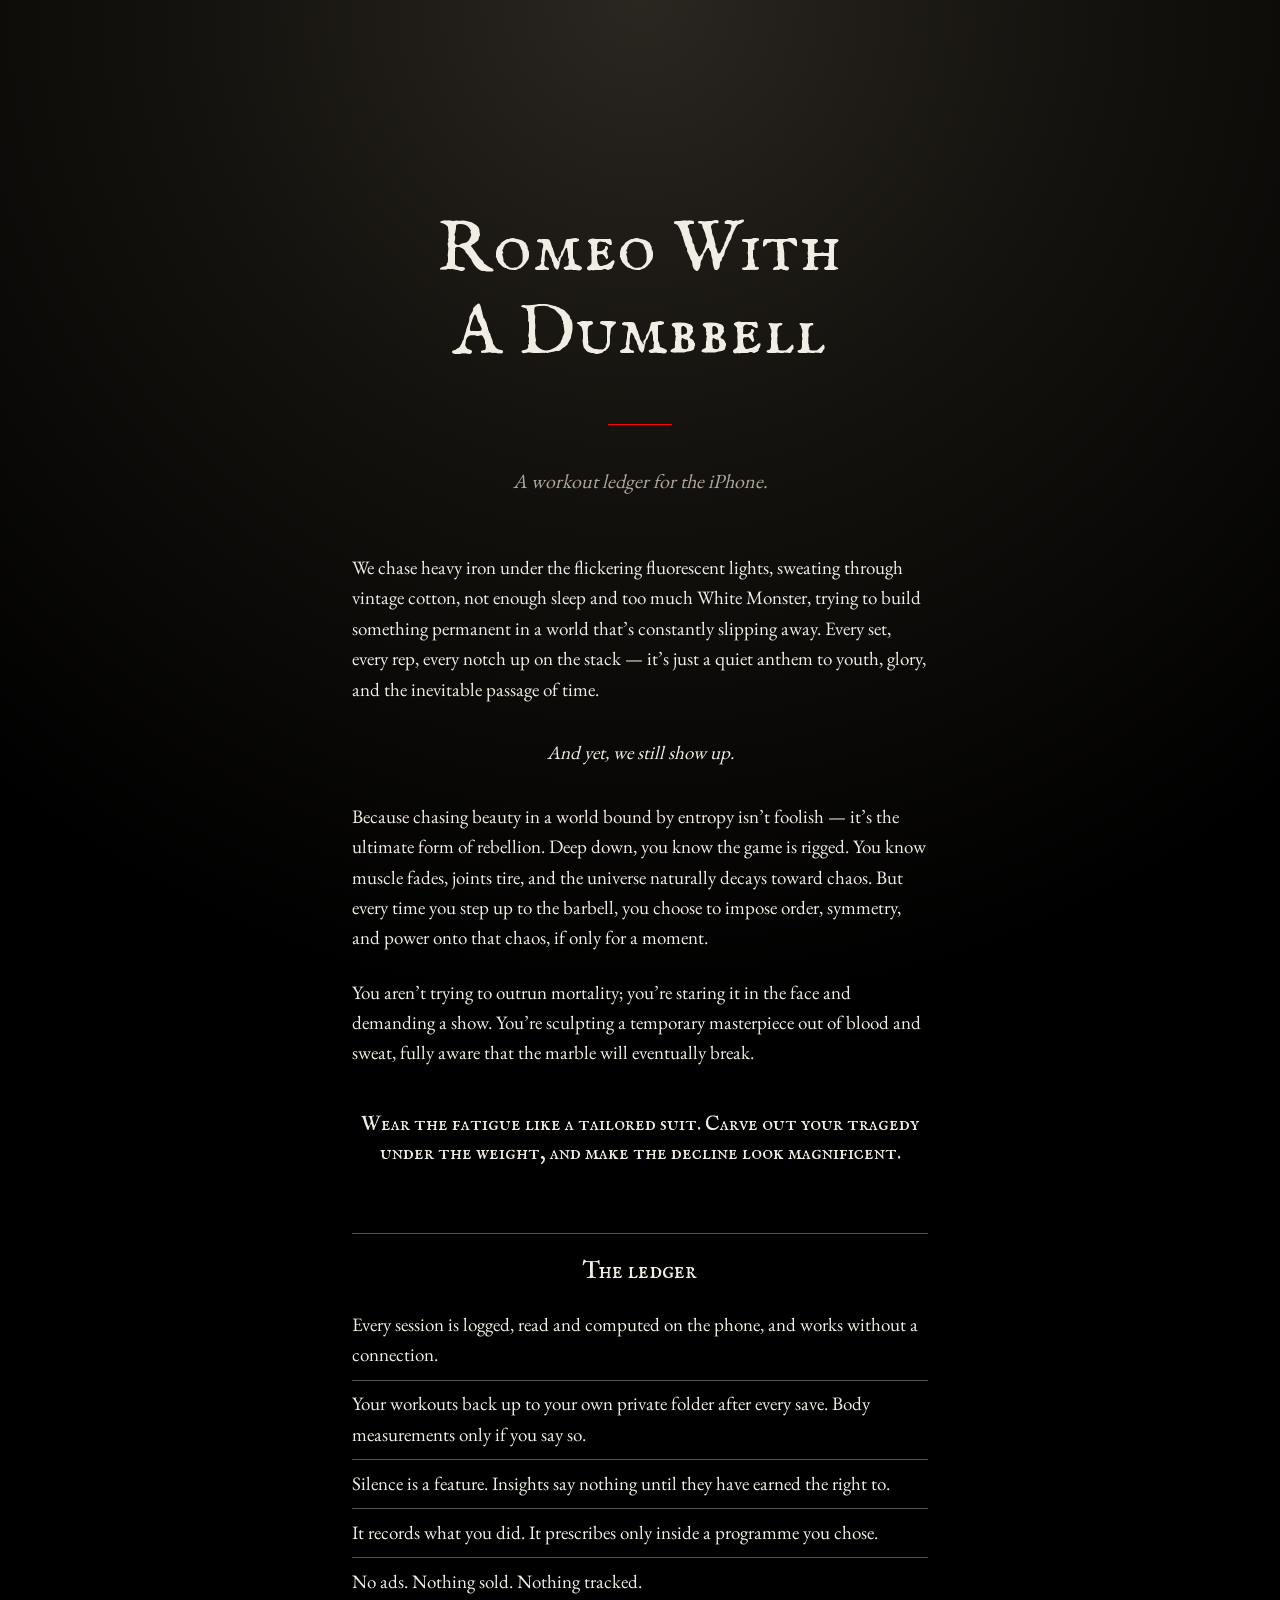
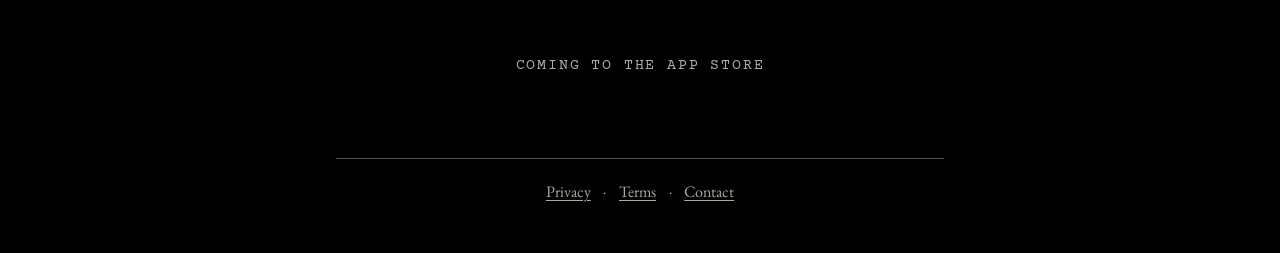
==== index.html @ 88826113 "The site: home, privacy policy and terms Co-Authored-By: Claude Opus 5.5 <noreply@anthropic.com>" ====
<!doctype html>
<html lang="en">
<head>
<meta charset="utf-8">
<meta name="viewport" content="width=device-width, initial-scale=1">
<title>Romeo With A Dumbbell</title>
<meta name="description" content="A workout ledger for the iPhone. Logged, read and computed on the phone. Silence is a feature.">
<meta name="theme-color" content="#000000">
<link rel="icon" href="/favicon.svg" type="image/svg+xml">
<link rel="preload" href="/fonts/IMFellEnglishSC.woff2" as="font" type="font/woff2" crossorigin>
<link rel="preload" href="/fonts/EBGaramond.woff2" as="font" type="font/woff2" crossorigin>
<link rel="stylesheet" href="/style.css">
</head>
<body>
<main>
  <h1 class="masthead">Romeo With A&nbsp;Dumbbell</h1>
  <hr class="rule">
  <p class="lede">A workout ledger for the iPhone.</p>

  <div class="manifesto">
    <p>We chase heavy iron under the flickering fluorescent lights, sweating through vintage cotton, not enough sleep and too much White Monster, trying to build something permanent in a world that’s constantly slipping away. Every set, every rep, every notch up on the stack — it’s just a quiet anthem to youth, glory, and the inevitable passage of time.</p>
    <p class="turn">And yet, we still show up.</p>
    <p>Because chasing beauty in a world bound by entropy isn’t foolish — it’s the ultimate form of rebellion. Deep down, you know the game is rigged. You know muscle fades, joints tire, and the universe naturally decays toward chaos. But every time you step up to the barbell, you choose to impose order, symmetry, and power onto that chaos, if only for a moment.</p>
    <p>You aren’t trying to outrun mortality; you’re staring it in the face and demanding a show. You’re sculpting a temporary masterpiece out of blood and sweat, fully aware that the marble will eventually break.</p>
    <p>Wear the fatigue like a tailored suit. Carve out your tragedy under the weight, and make the decline look magnificent.</p>
  </div>

  <section class="facts">
    <h2>The ledger</h2>
    <ul>
      <li>Every session is logged, read and computed on the phone, and works without a connection.</li>
      <li>Your workouts back up to your own private folder after every save. Body measurements only if you say so.</li>
      <li>Silence is a feature. Insights say nothing until they have earned the right to.</li>
      <li>It records what you did. It prescribes only inside a programme you chose.</li>
      <li>No ads. Nothing sold. Nothing tracked.</li>
    </ul>
  </section>

  <p class="soon">Coming to the App Store</p>
</main>
<footer>
  <nav><a href="/privacy">Privacy</a> · <a href="/terms">Terms</a> · <a href="mailto:contact@romeolifts.com">Contact</a></nav>
</footer>
</body>
</html>
---- style.css ----
/* Romeo With A Dumbbell — the noir face (Sin), from the app's colour assets. */

@font-face {
  font-family: "Fell";
  src: url("/fonts/IMFellEnglishSC.woff2") format("woff2");
  font-display: swap;
}
@font-face {
  font-family: "Garamond";
  src: url("/fonts/EBGaramond.woff2") format("woff2");
  font-weight: 400 800;
  font-display: swap;
}
@font-face {
  font-family: "Courier Prime";
  src: url("/fonts/CourierPrime-Regular.woff2") format("woff2");
  font-display: swap;
}

:root {
  color-scheme: dark;
  --pool: #14120E;
  --stock: #000000;
  --ink: #F2EDE4;
  --muted: #B0A89C;
  --rule: #5A5248;
  --accent: #FF0000;
  --link: #FF5A5A;
}

* { box-sizing: border-box; }

html {
  background: var(--stock);
  -webkit-text-size-adjust: 100%;
}

body {
  margin: 0;
  min-height: 100vh;
  display: flow-root;
  color: var(--ink);
  background:
    radial-gradient(ellipse 80% 55% at 50% 0%, #2A2620 0%, var(--pool) 45%, var(--stock) 100%) no-repeat,
    var(--stock);
  font: 400 1.1875rem/1.6 "Garamond", Georgia, "Times New Roman", serif;
  font-variant-numeric: oldstyle-nums;
}

main, footer {
  max-width: 38rem;
  margin: 0 auto;
  padding: 0 16px;
}

a { color: var(--link); text-decoration-thickness: 1px; text-underline-offset: 3px; }
a:hover { color: var(--ink); }
a:focus-visible { outline: 2px solid var(--accent); outline-offset: 3px; }

h1, h2, h3, .masthead {
  font-family: "Fell", Georgia, serif;
  font-weight: 400;
  line-height: 1.15;
}

.masthead {
  display: block;
  padding-top: 18vh;
  font-size: clamp(2.6rem, 11vw, 4.5rem);
  letter-spacing: 0.01em;
  text-align: center;
  color: var(--ink);
  text-decoration: none;
}
.masthead-small {
  display: block;
  padding-top: 3rem;
  font-size: 1.35rem;
  text-align: center;
  color: var(--muted);
  text-decoration: none;
  font-family: "Fell", Georgia, serif;
}
.masthead-small:hover { color: var(--ink); }

.rule {
  width: 4rem;
  height: 1px;
  margin: 1.75rem auto 2.5rem;
  border: 0;
  background: var(--accent);
}

.lede {
  text-align: center;
  color: var(--muted);
  font-style: italic;
  font-size: 1.25rem;
  margin: 0 0 3.5rem;
}

.manifesto p { margin: 0 0 1.25em; }
.manifesto p.turn {
  text-align: center;
  font-style: italic;
  margin: 1.75em 0;
}
.manifesto p:last-child {
  font-family: "Fell", Georgia, serif;
  font-size: 1.3rem;
  line-height: 1.4;
  text-align: center;
  margin-top: 2em;
}

.facts {
  margin: 4rem 0 0;
  padding: 1.5rem 0 0;
  border-top: 1px solid var(--rule);
}
.facts h2 { font-size: 1.5rem; margin: 0 0 1rem; text-align: center; }
.facts ul { list-style: none; padding: 0; margin: 0; }
.facts li { padding: 0.55rem 0; border-bottom: 1px solid var(--rule); }
.facts li:last-child { border-bottom: 0; }

.soon {
  margin: 3rem 0 0;
  text-align: center;
  font-family: "Courier Prime", "Courier New", monospace;
  font-size: 0.95rem;
  letter-spacing: 0.12em;
  text-transform: uppercase;
  color: var(--muted);
}

/* The legal pages */
.doc h1 { font-size: clamp(2.1rem, 8vw, 3rem); text-align: center; margin: 1.5rem 0 0.5rem; }
.dated {
  text-align: center;
  font-family: "Courier Prime", "Courier New", monospace;
  font-size: 0.85rem;
  letter-spacing: 0.12em;
  text-transform: uppercase;
  color: var(--muted);
  margin: 0;
}
.doc h2 {
  font-size: 1.45rem;
  margin: 2.75rem 0 0.75rem;
  padding-top: 1.25rem;
  border-top: 1px solid var(--rule);
}
.doc h3 { font-size: 1.15rem; margin: 1.75rem 0 0.5rem; color: var(--ink); }
.doc p, .doc li { hyphens: auto; -webkit-hyphens: auto; }
.doc ul { padding-left: 1.2rem; }
.doc li { margin: 0.35rem 0; }
.doc li::marker { color: var(--accent); }
.doc strong { font-weight: 600; }

.short {
  margin: 2.5rem 0 0;
  padding: 1.25rem 1.25rem 0.5rem;
  border: 1px solid var(--rule);
  border-left: 2px solid var(--accent);
  background: rgba(0, 0, 0, 0.35);
}
.short h2 { border: 0; padding: 0; margin: 0 0 0.5rem; font-size: 1.25rem; }
.short ul { margin: 0 0 0.75rem; }

table { width: 100%; border-collapse: collapse; font-size: 1rem; margin: 1rem 0; }
th, td { text-align: left; vertical-align: top; padding: 0.5rem 0.5rem 0.5rem 0; border-bottom: 1px solid var(--rule); }
th { font-family: "Fell", Georgia, serif; font-weight: 400; color: var(--muted); }
.table-wrap { overflow-x: auto; }

.caps {
  font-variant: small-caps;
  letter-spacing: 0.02em;
}

footer {
  margin-top: 5rem;
  padding-top: 1.25rem;
  padding-bottom: 3rem;
  border-top: 1px solid var(--rule);
  text-align: center;
  color: var(--muted);
  font-size: 1rem;
}
footer nav a { color: var(--muted); margin: 0 0.6rem; }
footer nav a:hover { color: var(--ink); }
footer p { margin: 0.75rem 0 0; font-size: 0.9rem; }
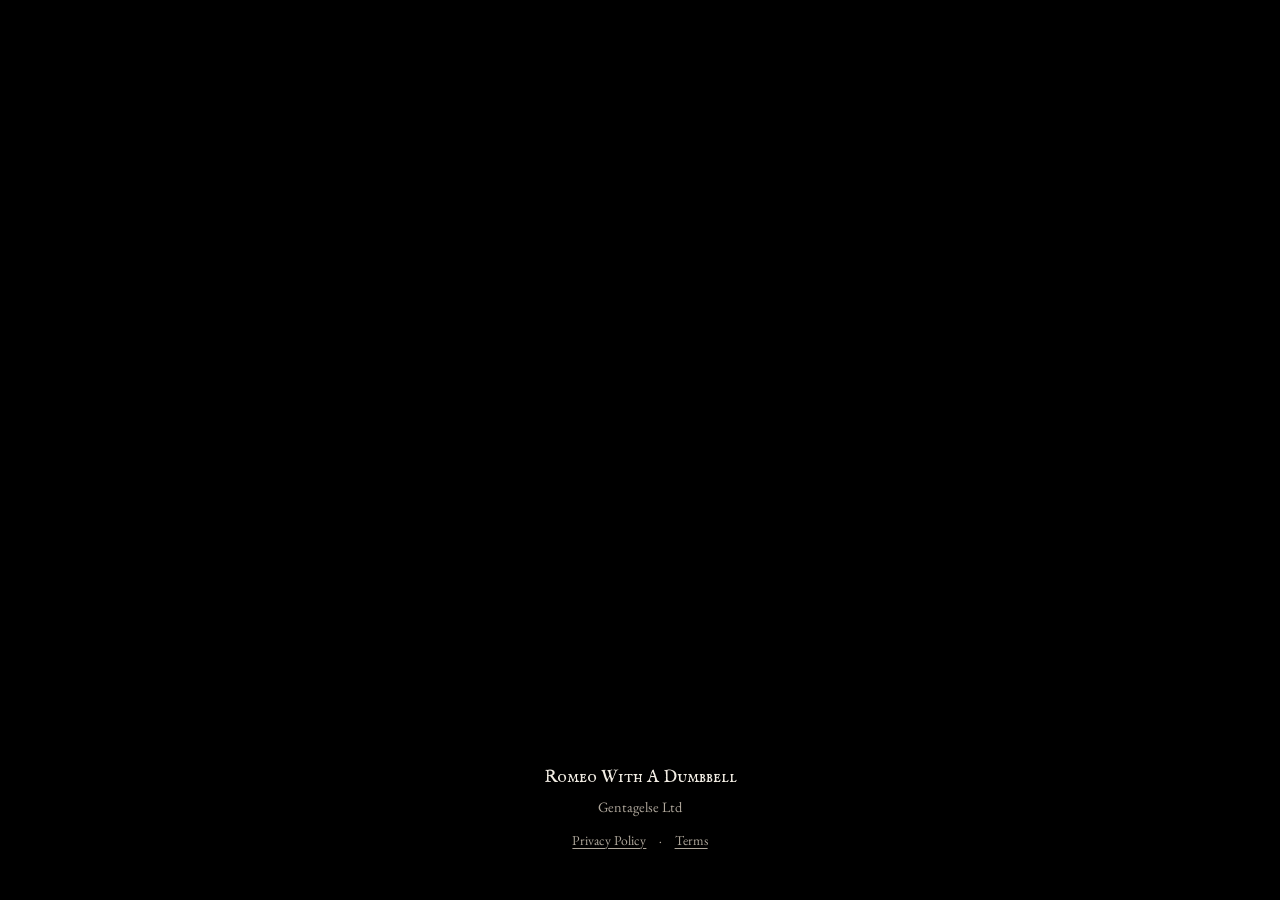
==== commit 52c19326: "Home page: black, with only the name, Gentagelse Ltd, and small links to the Privacy Policy and Term" ====
--- a/index.html
+++ b/index.html
@@ -11,35 +11,11 @@
 <link rel="preload" href="/fonts/EBGaramond.woff2" as="font" type="font/woff2" crossorigin>
 <link rel="stylesheet" href="/style.css">
 </head>
-<body>
-<main>
-  <h1 class="masthead">Romeo With A&nbsp;Dumbbell</h1>
-  <hr class="rule">
-  <p class="lede">A workout ledger for the iPhone.</p>
-
-  <div class="manifesto">
-    <p>We chase heavy iron under the flickering fluorescent lights, sweating through vintage cotton, not enough sleep and too much White Monster, trying to build something permanent in a world that’s constantly slipping away. Every set, every rep, every notch up on the stack — it’s just a quiet anthem to youth, glory, and the inevitable passage of time.</p>
-    <p class="turn">And yet, we still show up.</p>
-    <p>Because chasing beauty in a world bound by entropy isn’t foolish — it’s the ultimate form of rebellion. Deep down, you know the game is rigged. You know muscle fades, joints tire, and the universe naturally decays toward chaos. But every time you step up to the barbell, you choose to impose order, symmetry, and power onto that chaos, if only for a moment.</p>
-    <p>You aren’t trying to outrun mortality; you’re staring it in the face and demanding a show. You’re sculpting a temporary masterpiece out of blood and sweat, fully aware that the marble will eventually break.</p>
-    <p>Wear the fatigue like a tailored suit. Carve out your tragedy under the weight, and make the decline look magnificent.</p>
-  </div>
-
-  <section class="facts">
-    <h2>The ledger</h2>
-    <ul>
-      <li>Every session is logged, read and computed on the phone, and works without a connection.</li>
-      <li>Your workouts back up to your own private folder after every save. Body measurements only if you say so.</li>
-      <li>Silence is a feature. Insights say nothing until they have earned the right to.</li>
-      <li>It records what you did. It prescribes only inside a programme you chose.</li>
-      <li>No ads. Nothing sold. Nothing tracked.</li>
-    </ul>
-  </section>
-
-  <p class="soon">Coming to the App Store</p>
-</main>
+<body class="home">
 <footer>
-  <nav><a href="/privacy">Privacy</a> · <a href="/terms">Terms</a> · <a href="mailto:contact@romeolifts.com">Contact</a></nav>
+  <p class="name">Romeo With A&nbsp;Dumbbell</p>
+  <p>Gentagelse Ltd</p>
+  <nav><a href="/privacy">Privacy Policy</a> · <a href="/terms">Terms</a></nav>
 </footer>
 </body>
 </html>
--- a/style.css
+++ b/style.css
@@ -99,40 +99,6 @@
   margin: 0 0 3.5rem;
 }
 
-.manifesto p { margin: 0 0 1.25em; }
-.manifesto p.turn {
-  text-align: center;
-  font-style: italic;
-  margin: 1.75em 0;
-}
-.manifesto p:last-child {
-  font-family: "Fell", Georgia, serif;
-  font-size: 1.3rem;
-  line-height: 1.4;
-  text-align: center;
-  margin-top: 2em;
-}
-
-.facts {
-  margin: 4rem 0 0;
-  padding: 1.5rem 0 0;
-  border-top: 1px solid var(--rule);
-}
-.facts h2 { font-size: 1.5rem; margin: 0 0 1rem; text-align: center; }
-.facts ul { list-style: none; padding: 0; margin: 0; }
-.facts li { padding: 0.55rem 0; border-bottom: 1px solid var(--rule); }
-.facts li:last-child { border-bottom: 0; }
-
-.soon {
-  margin: 3rem 0 0;
-  text-align: center;
-  font-family: "Courier Prime", "Courier New", monospace;
-  font-size: 0.95rem;
-  letter-spacing: 0.12em;
-  text-transform: uppercase;
-  color: var(--muted);
-}
-
 /* The legal pages */
 .doc h1 { font-size: clamp(2.1rem, 8vw, 3rem); text-align: center; margin: 1.5rem 0 0.5rem; }
 .dated {
@@ -189,3 +155,15 @@
 footer nav a { color: var(--muted); margin: 0 0.6rem; }
 footer nav a:hover { color: var(--ink); }
 footer p { margin: 0.75rem 0 0; font-size: 0.9rem; }
+
+/* The home page: black, the name and the links at the bottom */
+body.home {
+  display: flex;
+  flex-direction: column;
+  min-height: 100svh;
+  background: var(--stock);
+}
+.home footer { margin-top: auto; border-top: 0; }
+.home footer p { margin: 0 0 0.25rem; }
+.home footer .name { font-family: "Fell", Georgia, serif; font-size: 1.1rem; color: var(--ink); }
+.home footer nav { margin-top: 0.75rem; font-size: 0.85rem; }
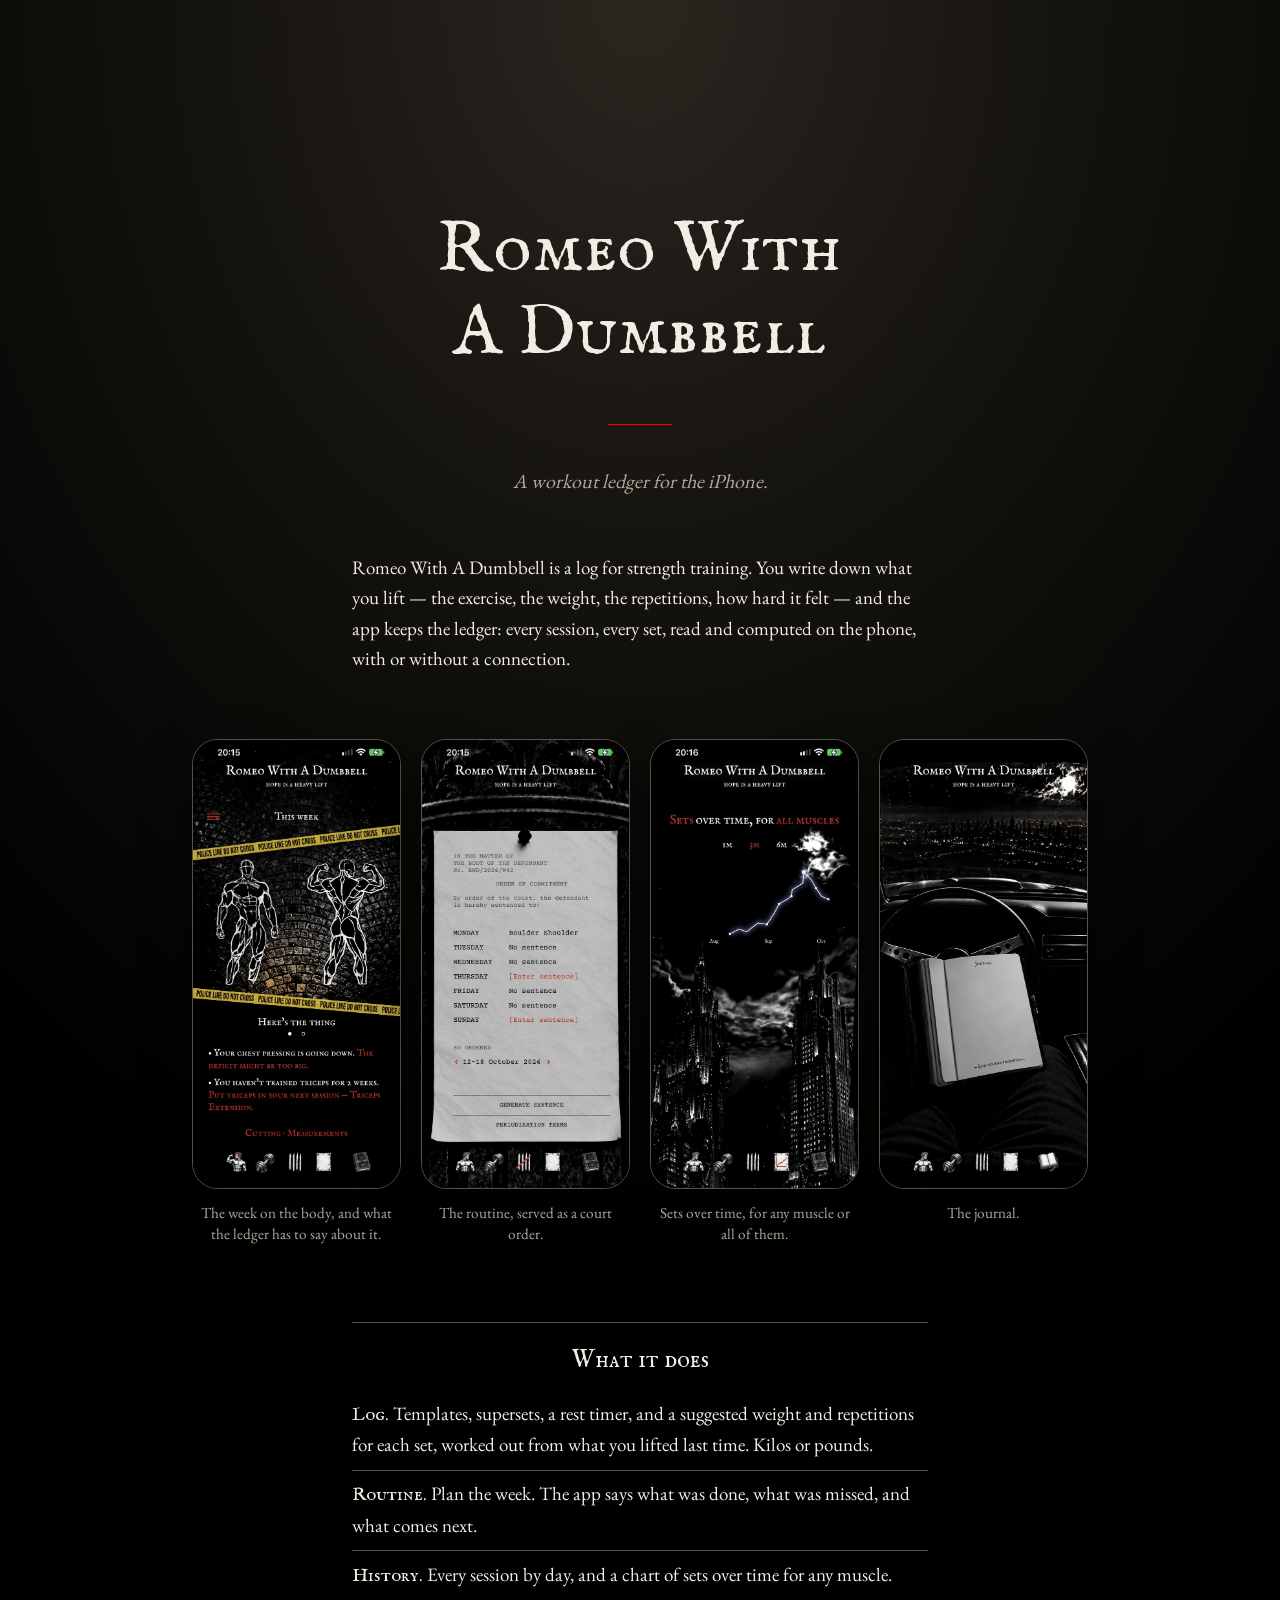
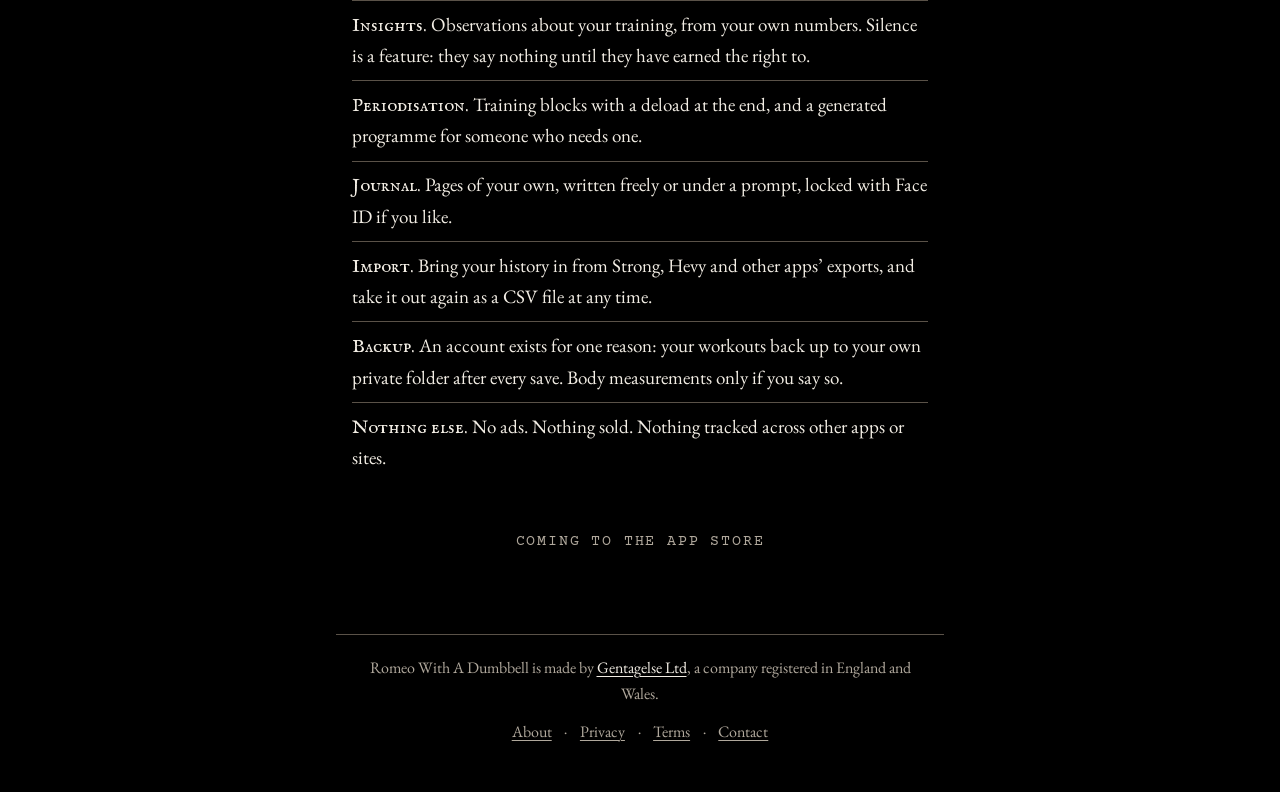
==== commit ddd44b9b: "The company's site (2026-11-06, the person's round): the home page describes the app — the masthead " ====
--- a/index.html
+++ b/index.html
@@ -4,18 +4,65 @@
 <meta charset="utf-8">
 <meta name="viewport" content="width=device-width, initial-scale=1">
 <title>Romeo With A Dumbbell</title>
-<meta name="description" content="A workout ledger for the iPhone. Logged, read and computed on the phone. Silence is a feature.">
+<meta name="description" content="A workout ledger for the iPhone, by Gentagelse Ltd. Logged, read and computed on the phone. Silence is a feature.">
+<meta property="og:title" content="Romeo With A Dumbbell">
+<meta property="og:description" content="A workout ledger for the iPhone. Logged, read and computed on the phone. Silence is a feature.">
+<meta property="og:image" content="https://romeolifts.com/images/body.jpg">
 <meta name="theme-color" content="#000000">
 <link rel="icon" href="/favicon.svg" type="image/svg+xml">
 <link rel="preload" href="/fonts/IMFellEnglishSC.woff2" as="font" type="font/woff2" crossorigin>
 <link rel="preload" href="/fonts/EBGaramond.woff2" as="font" type="font/woff2" crossorigin>
 <link rel="stylesheet" href="/style.css">
 </head>
-<body class="home">
+<body>
+<main>
+  <h1 class="masthead">Romeo With A&nbsp;Dumbbell</h1>
+  <hr class="rule">
+  <p class="lede">A workout ledger for the iPhone.</p>
+
+  <section class="about-app">
+    <p>Romeo With A Dumbbell is a log for strength training. You write down what you lift — the exercise, the weight, the repetitions, how hard it felt — and the app keeps the ledger: every session, every set, read and computed on the phone, with or without a connection.</p>
+  </section>
+
+  <section class="shots" aria-label="Screenshots">
+    <figure>
+      <img src="/images/body.jpg" width="640" height="1385" alt="The Body page: the week's muscles drawn on two figures behind police tape, and two observations beneath them." loading="eager">
+      <figcaption>The week on the body, and what the ledger has to say about it.</figcaption>
+    </figure>
+    <figure>
+      <img src="/images/routine.jpg" width="640" height="1385" alt="The Routine page: the week's sessions set out as a court order of commitment, day by day." loading="lazy">
+      <figcaption>The routine, served as a court order.</figcaption>
+    </figure>
+    <figure>
+      <img src="/images/history.jpg" width="640" height="1385" alt="The History page: a chart of sets over time for all muscles, over a skyline at night." loading="lazy">
+      <figcaption>Sets over time, for any muscle or all of them.</figcaption>
+    </figure>
+    <figure>
+      <img src="/images/journal.jpg" width="640" height="1385" alt="The Journal page: an open notebook on the front seat of a car, the city below." loading="lazy">
+      <figcaption>The journal.</figcaption>
+    </figure>
+  </section>
+
+  <section class="facts">
+    <h2>What it does</h2>
+    <ul>
+      <li><strong>Log.</strong> Templates, supersets, a rest timer, and a suggested weight and repetitions for each set, worked out from what you lifted last time. Kilos or pounds.</li>
+      <li><strong>Routine.</strong> Plan the week. The app says what was done, what was missed, and what comes next.</li>
+      <li><strong>History.</strong> Every session by day, and a chart of sets over time for any muscle.</li>
+      <li><strong>Insights.</strong> Observations about your training, from your own numbers. Silence is a feature: they say nothing until they have earned the right to.</li>
+      <li><strong>Periodisation.</strong> Training blocks with a deload at the end, and a generated programme for someone who needs one.</li>
+      <li><strong>Journal.</strong> Pages of your own, written freely or under a prompt, locked with Face ID if you like.</li>
+      <li><strong>Import.</strong> Bring your history in from Strong, Hevy and other apps’ exports, and take it out again as a CSV file at any time.</li>
+      <li><strong>Backup.</strong> An account exists for one reason: your workouts back up to your own private folder after every save. Body measurements only if you say so.</li>
+      <li><strong>Nothing else.</strong> No ads. Nothing sold. Nothing tracked across other apps or sites.</li>
+    </ul>
+  </section>
+
+  <p class="soon">Coming to the App Store</p>
+</main>
 <footer>
-  <p class="name">Romeo With A&nbsp;Dumbbell</p>
-  <p>Gentagelse Ltd</p>
-  <nav><a href="/privacy">Privacy Policy</a> · <a href="/terms">Terms</a></nav>
+  <p class="company">Romeo With A Dumbbell is made by <a href="/about">Gentagelse Ltd</a>, a company registered in England and Wales.</p>
+  <nav><a href="/about">About</a> · <a href="/privacy">Privacy</a> · <a href="/terms">Terms</a> · <a href="mailto:contact@romeolifts.com">Contact</a></nav>
 </footer>
 </body>
 </html>
--- a/style.css
+++ b/style.css
@@ -99,6 +99,92 @@
   margin: 0 0 3.5rem;
 }
 
+/* The home page */
+.about-app p { margin: 0 0 1.25em; }
+.about-app p:last-child { margin-bottom: 0; }
+
+.shots {
+  display: grid;
+  grid-auto-flow: column;
+  grid-auto-columns: min(68vw, 16rem);
+  gap: 1.25rem;
+  margin: 3.5rem -16px 0;
+  padding: 0.5rem 16px 1.25rem;
+  overflow-x: auto;
+  scroll-snap-type: x mandatory;
+  scroll-padding: 16px;
+  scrollbar-width: none;
+}
+.shots::-webkit-scrollbar { display: none; }
+.shots figure { margin: 0; scroll-snap-align: start; }
+.shots img {
+  display: block;
+  width: 100%;
+  height: auto;
+  border-radius: 1.6rem;
+  border: 1px solid var(--rule);
+  box-shadow: 0 1.5rem 3rem rgba(0, 0, 0, 0.6);
+}
+.shots figcaption {
+  margin: 0.9rem 0.25rem 0;
+  font-size: 0.95rem;
+  line-height: 1.4;
+  color: var(--muted);
+  text-align: center;
+}
+@media (min-width: 58rem) {
+  .shots {
+    grid-auto-flow: row;
+    grid-template-columns: repeat(4, 1fr);
+    grid-auto-columns: auto;
+    width: 56rem;
+    margin-left: calc(50% - 28rem);
+    margin-right: 0;
+    padding-left: 0;
+    padding-right: 0;
+    overflow: visible;
+  }
+}
+
+.facts {
+  margin: 3.5rem 0 0;
+  padding: 1.5rem 0 0;
+  border-top: 1px solid var(--rule);
+}
+.facts h2 { font-size: 1.5rem; margin: 0 0 1rem; text-align: center; }
+.facts ul { list-style: none; padding: 0; margin: 0; }
+.facts li { padding: 0.55rem 0; border-bottom: 1px solid var(--rule); }
+.facts li:last-child { border-bottom: 0; }
+.facts strong { font-family: "Fell", Georgia, serif; font-weight: 400; }
+
+.soon {
+  margin: 3rem 0 0;
+  text-align: center;
+  font-family: "Courier Prime", "Courier New", monospace;
+  font-size: 0.95rem;
+  letter-spacing: 0.12em;
+  text-transform: uppercase;
+  color: var(--muted);
+}
+
+footer .company { margin: 0 0 0.75rem; font-size: 1rem; }
+footer .company a { color: var(--ink); }
+
+/* The about page */
+.details {
+  display: grid;
+  grid-template-columns: max-content 1fr;
+  column-gap: 1.5rem;
+  row-gap: 0.6rem;
+  margin: 1rem 0 0;
+}
+.details dt { font-family: "Fell", Georgia, serif; color: var(--muted); }
+.details dd { margin: 0; }
+@media (max-width: 24rem) {
+  .details { grid-template-columns: 1fr; row-gap: 0.15rem; }
+  .details dd { margin-bottom: 0.6rem; }
+}
+
 /* The legal pages */
 .doc h1 { font-size: clamp(2.1rem, 8vw, 3rem); text-align: center; margin: 1.5rem 0 0.5rem; }
 .dated {
@@ -118,6 +204,7 @@
 }
 .doc h3 { font-size: 1.15rem; margin: 1.75rem 0 0.5rem; color: var(--ink); }
 .doc p, .doc li { hyphens: auto; -webkit-hyphens: auto; }
+.doc a { hyphens: none; -webkit-hyphens: none; overflow-wrap: anywhere; }
 .doc ul { padding-left: 1.2rem; }
 .doc li { margin: 0.35rem 0; }
 .doc li::marker { color: var(--accent); }
@@ -155,15 +242,3 @@
 footer nav a { color: var(--muted); margin: 0 0.6rem; }
 footer nav a:hover { color: var(--ink); }
 footer p { margin: 0.75rem 0 0; font-size: 0.9rem; }
-
-/* The home page: black, the name and the links at the bottom */
-body.home {
-  display: flex;
-  flex-direction: column;
-  min-height: 100svh;
-  background: var(--stock);
-}
-.home footer { margin-top: auto; border-top: 0; }
-.home footer p { margin: 0 0 0.25rem; }
-.home footer .name { font-family: "Fell", Georgia, serif; font-size: 1.1rem; color: var(--ink); }
-.home footer nav { margin-top: 0.75rem; font-size: 0.85rem; }
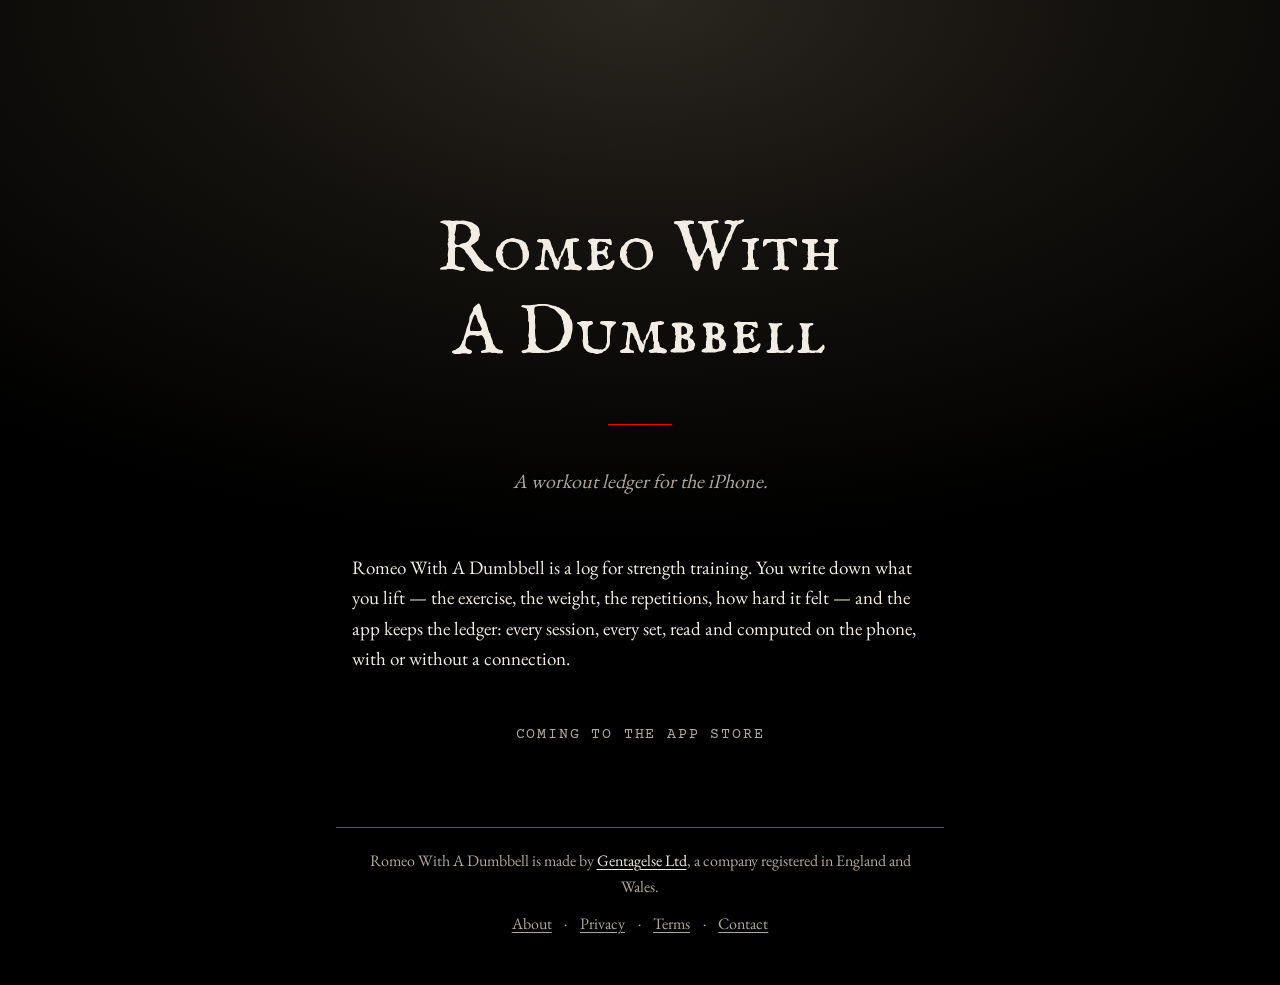
==== commit 16d66c73: "Home page: the screenshots and "What it does" are held until launch, inside one comment in index.htm" ====
--- a/index.html
+++ b/index.html
@@ -7,7 +7,6 @@
 <meta name="description" content="A workout ledger for the iPhone, by Gentagelse Ltd. Logged, read and computed on the phone. Silence is a feature.">
 <meta property="og:title" content="Romeo With A Dumbbell">
 <meta property="og:description" content="A workout ledger for the iPhone. Logged, read and computed on the phone. Silence is a feature.">
-<meta property="og:image" content="https://romeolifts.com/images/body.jpg">
 <meta name="theme-color" content="#000000">
 <link rel="icon" href="/favicon.svg" type="image/svg+xml">
 <link rel="preload" href="/fonts/IMFellEnglishSC.woff2" as="font" type="font/woff2" crossorigin>
@@ -24,6 +23,7 @@
     <p>Romeo With A Dumbbell is a log for strength training. You write down what you lift — the exercise, the weight, the repetitions, how hard it felt — and the app keeps the ledger: every session, every set, read and computed on the phone, with or without a connection.</p>
   </section>
 
+  <!-- HELD UNTIL LAUNCH: the screenshots and "What it does". To bring both back, delete this line and the "END HELD UNTIL LAUNCH" line below.
   <section class="shots" aria-label="Screenshots">
     <figure>
       <img src="/images/body.jpg" width="640" height="1385" alt="The Body page: the week's muscles drawn on two figures behind police tape, and two observations beneath them." loading="eager">
@@ -57,6 +57,7 @@
       <li><strong>Nothing else.</strong> No ads. Nothing sold. Nothing tracked across other apps or sites.</li>
     </ul>
   </section>
+  END HELD UNTIL LAUNCH -->
 
   <p class="soon">Coming to the App Store</p>
 </main>
